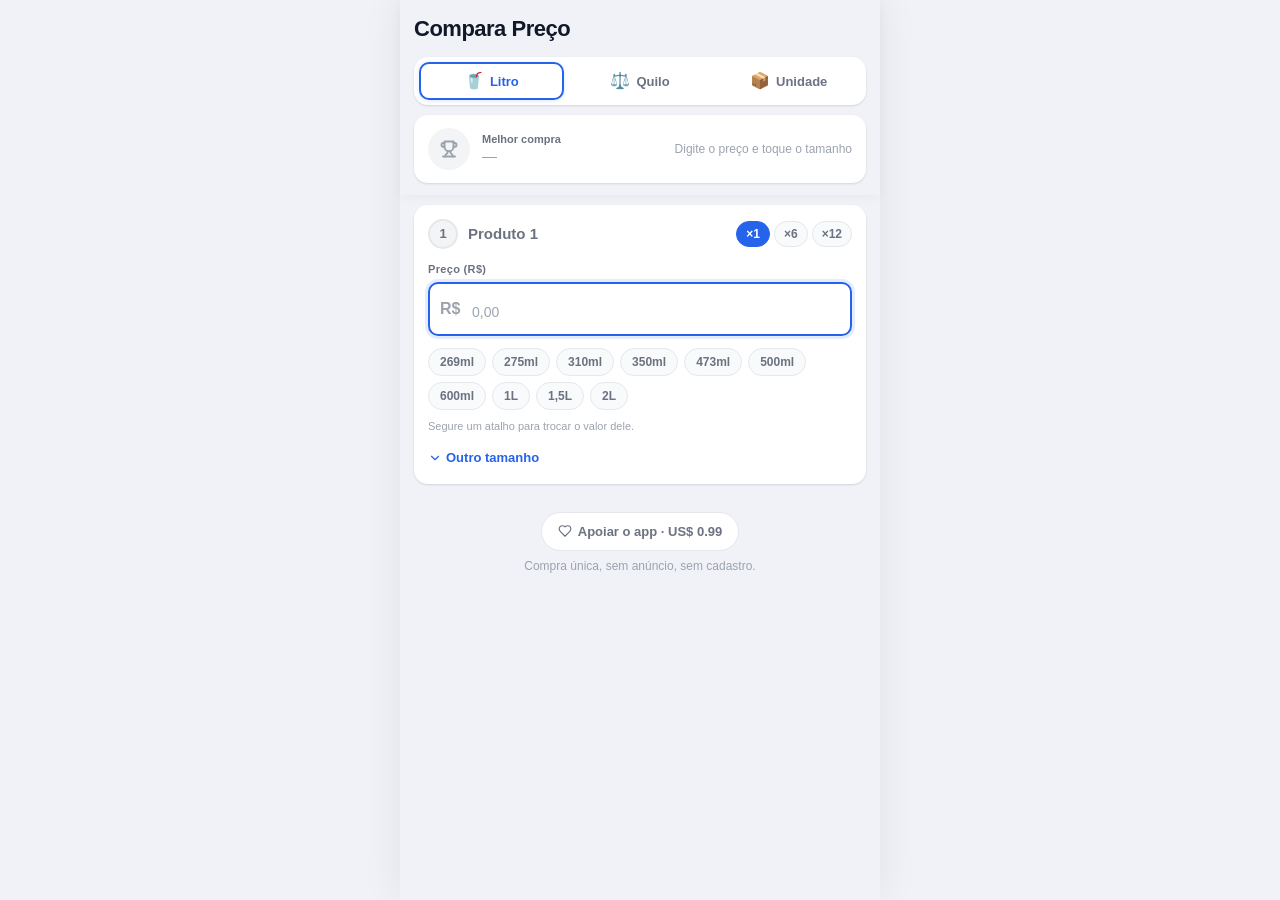
==== compara-preco/index.html @ 758a049a "Compara Preco: PWA publicado e politica de privacidade" ====
<!doctype html>
<html lang="pt-BR">
  <head>
    <meta charset="UTF-8" />
    <meta name="viewport" content="width=device-width, initial-scale=1.0, maximum-scale=1.0, user-scalable=no, viewport-fit=cover" />
    <title>Compara Preço</title>

    <link rel="manifest" href="./manifest.json" />
    <meta name="theme-color" content="#2563eb" media="(prefers-color-scheme: light)" />
    <meta name="theme-color" content="#0f172a" media="(prefers-color-scheme: dark)" />
    <meta name="color-scheme" content="light dark" />

    <meta name="apple-mobile-web-app-capable" content="yes" />
    <meta name="apple-mobile-web-app-title" content="Compara Preço" />
    <meta name="apple-mobile-web-app-status-bar-style" content="default" />
    <link rel="apple-touch-icon" href="./icons/apple-touch-icon.png" />
    <link rel="icon" type="image/png" sizes="192x192" href="./icons/icon-192.png" />

    <meta name="description" content="Compare preços de produtos no supermercado. Descubra na hora qual sai mais barato por litro, quilo ou unidade." />
    <meta property="og:title" content="Compara Preço" />
    <meta property="og:description" content="Compare preços no supermercado por litro, quilo ou unidade. Rápido, simples e offline." />

    <script>
      // Service worker só no site publicado: no app nativo (https://localhost) e no dev ele atrapalha as atualizações.
      if ('serviceWorker' in navigator && location.protocol === 'https:' && location.hostname !== 'localhost') {
        window.addEventListener('load', () => {
          navigator.serviceWorker.register('./sw.js').catch(() => {});
        });
      }
    </script>
    <script type="module" crossorigin src="./assets/index-DZCfZiB3.js"></script>
    <link rel="stylesheet" crossorigin href="./assets/index-DB0AMr3b.css">
  </head>
  <body>
    <div id="root"></div>
  </body>
</html>
---- compara-preco/assets/index-DB0AMr3b.css ----
*,:before,:after{--tw-border-spacing-x: 0;--tw-border-spacing-y: 0;--tw-translate-x: 0;--tw-translate-y: 0;--tw-rotate: 0;--tw-skew-x: 0;--tw-skew-y: 0;--tw-scale-x: 1;--tw-scale-y: 1;--tw-pan-x: ;--tw-pan-y: ;--tw-pinch-zoom: ;--tw-scroll-snap-strictness: proximity;--tw-gradient-from-position: ;--tw-gradient-via-position: ;--tw-gradient-to-position: ;--tw-ordinal: ;--tw-slashed-zero: ;--tw-numeric-figure: ;--tw-numeric-spacing: ;--tw-numeric-fraction: ;--tw-ring-inset: ;--tw-ring-offset-width: 0px;--tw-ring-offset-color: #fff;--tw-ring-color: rgb(59 130 246 / .5);--tw-ring-offset-shadow: 0 0 #0000;--tw-ring-shadow: 0 0 #0000;--tw-shadow: 0 0 #0000;--tw-shadow-colored: 0 0 #0000;--tw-blur: ;--tw-brightness: ;--tw-contrast: ;--tw-grayscale: ;--tw-hue-rotate: ;--tw-invert: ;--tw-saturate: ;--tw-sepia: ;--tw-drop-shadow: ;--tw-backdrop-blur: ;--tw-backdrop-brightness: ;--tw-backdrop-contrast: ;--tw-backdrop-grayscale: ;--tw-backdrop-hue-rotate: ;--tw-backdrop-invert: ;--tw-backdrop-opacity: ;--tw-backdrop-saturate: ;--tw-backdrop-sepia: ;--tw-contain-size: ;--tw-contain-layout: ;--tw-contain-paint: ;--tw-contain-style: }::backdrop{--tw-border-spacing-x: 0;--tw-border-spacing-y: 0;--tw-translate-x: 0;--tw-translate-y: 0;--tw-rotate: 0;--tw-skew-x: 0;--tw-skew-y: 0;--tw-scale-x: 1;--tw-scale-y: 1;--tw-pan-x: ;--tw-pan-y: ;--tw-pinch-zoom: ;--tw-scroll-snap-strictness: proximity;--tw-gradient-from-position: ;--tw-gradient-via-position: ;--tw-gradient-to-position: ;--tw-ordinal: ;--tw-slashed-zero: ;--tw-numeric-figure: ;--tw-numeric-spacing: ;--tw-numeric-fraction: ;--tw-ring-inset: ;--tw-ring-offset-width: 0px;--tw-ring-offset-color: #fff;--tw-ring-color: rgb(59 130 246 / .5);--tw-ring-offset-shadow: 0 0 #0000;--tw-ring-shadow: 0 0 #0000;--tw-shadow: 0 0 #0000;--tw-shadow-colored: 0 0 #0000;--tw-blur: ;--tw-brightness: ;--tw-contrast: ;--tw-grayscale: ;--tw-hue-rotate: ;--tw-invert: ;--tw-saturate: ;--tw-sepia: ;--tw-drop-shadow: ;--tw-backdrop-blur: ;--tw-backdrop-brightness: ;--tw-backdrop-contrast: ;--tw-backdrop-grayscale: ;--tw-backdrop-hue-rotate: ;--tw-backdrop-invert: ;--tw-backdrop-opacity: ;--tw-backdrop-saturate: ;--tw-backdrop-sepia: ;--tw-contain-size: ;--tw-contain-layout: ;--tw-contain-paint: ;--tw-contain-style: }*,:before,:after{box-sizing:border-box;border-width:0;border-style:solid;border-color:#e5e7eb}:before,:after{--tw-content: ""}html,:host{line-height:1.5;-webkit-text-size-adjust:100%;-moz-tab-size:4;-o-tab-size:4;tab-size:4;font-family:ui-sans-serif,system-ui,sans-serif,"Apple Color Emoji","Segoe UI Emoji",Segoe UI Symbol,"Noto Color Emoji";font-feature-settings:normal;font-variation-settings:normal;-webkit-tap-highlight-color:transparent}body{margin:0;line-height:inherit}hr{height:0;color:inherit;border-top-width:1px}abbr:where([title]){-webkit-text-decoration:underline dotted;text-decoration:underline dotted}h1,h2,h3,h4,h5,h6{font-size:inherit;font-weight:inherit}a{color:inherit;text-decoration:inherit}b,strong{font-weight:bolder}code,kbd,samp,pre{font-family:ui-monospace,SFMono-Regular,Menlo,Monaco,Consolas,Liberation Mono,Courier New,monospace;font-feature-settings:normal;font-variation-settings:normal;font-size:1em}small{font-size:80%}sub,sup{font-size:75%;line-height:0;position:relative;vertical-align:baseline}sub{bottom:-.25em}sup{top:-.5em}table{text-indent:0;border-color:inherit;border-collapse:collapse}button,input,optgroup,select,textarea{font-family:inherit;font-feature-settings:inherit;font-variation-settings:inherit;font-size:100%;font-weight:inherit;line-height:inherit;letter-spacing:inherit;color:inherit;margin:0;padding:0}button,select{text-transform:none}button,input:where([type=button]),input:where([type=reset]),input:where([type=submit]){-webkit-appearance:button;background-color:transparent;background-image:none}:-moz-focusring{outline:auto}:-moz-ui-invalid{box-shadow:none}progress{vertical-align:baseline}::-webkit-inner-spin-button,::-webkit-outer-spin-button{height:auto}[type=search]{-webkit-appearance:textfield;outline-offset:-2px}::-webkit-search-decoration{-webkit-appearance:none}::-webkit-file-upload-button{-webkit-appearance:button;font:inherit}summary{display:list-item}blockquote,dl,dd,h1,h2,h3,h4,h5,h6,hr,figure,p,pre{margin:0}fieldset{margin:0;padding:0}legend{padding:0}ol,ul,menu{list-style:none;margin:0;padding:0}dialog{padding:0}textarea{resize:vertical}input::-moz-placeholder,textarea::-moz-placeholder{opacity:1;color:#9ca3af}input::placeholder,textarea::placeholder{opacity:1;color:#9ca3af}button,[role=button]{cursor:pointer}:disabled{cursor:default}img,svg,video,canvas,audio,iframe,embed,object{display:block;vertical-align:middle}img,video{max-width:100%;height:auto}[hidden]:where(:not([hidden=until-found])){display:none}.blur{--tw-blur: blur(8px);filter:var(--tw-blur) var(--tw-brightness) var(--tw-contrast) var(--tw-grayscale) var(--tw-hue-rotate) var(--tw-invert) var(--tw-saturate) var(--tw-sepia) var(--tw-drop-shadow)}.filter{filter:var(--tw-blur) var(--tw-brightness) var(--tw-contrast) var(--tw-grayscale) var(--tw-hue-rotate) var(--tw-invert) var(--tw-saturate) var(--tw-sepia) var(--tw-drop-shadow)}:root{--primary: #2563eb;--primary-light: #eff6ff;--green: #16a34a;--green-light: #f0fdf4;--green-mid: #dcfce7;--gold: #d97706;--gold-light: #fef3c7;--silver: #6b7280;--silver-light: #f3f4f6;--bronze: #b45309;--bronze-light: #fef3c7;--danger: #dc2626;--bg: #f0f2f8;--surface: #ffffff;--surface-2: #f8fafc;--border: #e5e7eb;--border-light: #f3f4f6;--text-primary: #111827;--text-secondary: #6b7280;--text-muted: #9ca3af;--radius: 14px;--radius-sm: 10px;--shadow: 0 1px 3px rgba(0,0,0,.07), 0 1px 2px rgba(0,0,0,.05);--shadow-md: 0 4px 16px rgba(0,0,0,.08)}*{-webkit-tap-highlight-color:transparent;box-sizing:border-box}html,body{margin:0;padding:0;background:var(--bg);font-family:-apple-system,BlinkMacSystemFont,Segoe UI,Roboto,sans-serif;-webkit-font-smoothing:antialiased;color:var(--text-primary);overscroll-behavior:none}#root{min-height:100dvh;display:flex;flex-direction:column}.app-container{display:flex;flex-direction:column;min-height:100dvh;max-width:480px;margin:0 auto;width:100%}.sticky-top{position:sticky;top:0;z-index:100;background:var(--bg);padding:calc(12px + env(safe-area-inset-top,0px)) 14px 0;display:flex;flex-direction:column;gap:10px}.app-bar{display:flex;align-items:center;justify-content:space-between;padding-bottom:2px}.app-title{font-size:22px;font-weight:800;color:var(--text-primary);letter-spacing:-.5px;margin:0}.reset-btn{display:flex;align-items:center;gap:5px;padding:6px 10px;border:1.5px solid var(--border);border-radius:20px;background:var(--surface);font-size:13px;font-weight:600;color:var(--text-secondary);cursor:pointer;transition:all .12s}.reset-btn:active{background:var(--border-light);color:var(--danger);border-color:var(--danger)}.tabs-wrap{background:var(--surface);border-radius:var(--radius);box-shadow:var(--shadow);overflow:hidden}.category-tabs{display:grid;grid-template-columns:repeat(3,1fr);padding:5px;gap:4px}.category-tab{display:flex;flex-direction:row;align-items:center;justify-content:center;gap:6px;padding:9px 6px;border:2px solid transparent;background:transparent;border-radius:var(--radius-sm);cursor:pointer;transition:all .15s;font-weight:600;color:var(--text-secondary)}.tab-icon{font-size:16px;line-height:1}.tab-label{font-size:13px;line-height:1}.category-tab.active{background:var(--surface);border-color:var(--primary);color:var(--primary);box-shadow:0 1px 4px #2563eb26}.category-tab:active{transform:scale(.97)}.best-buy-card{background:var(--surface);border-radius:var(--radius);padding:13px 14px;box-shadow:var(--shadow);display:flex;align-items:center;gap:12px;margin-bottom:2px}.best-buy-icon{width:42px;height:42px;border-radius:50%;background:var(--green);display:flex;align-items:center;justify-content:center;color:#fff;flex-shrink:0;transition:background .25s,opacity .25s}.best-buy-icon-empty{background:var(--silver-light);color:var(--text-muted)}.best-buy-text{display:flex;flex-direction:column;gap:2px;flex:1;min-width:0}.best-buy-label{font-size:11px;font-weight:600;color:var(--text-secondary);line-height:1}.best-buy-name{font-size:16px;font-weight:800;color:var(--text-primary);line-height:1.2;white-space:nowrap;overflow:hidden;text-overflow:ellipsis;transition:color .2s}.best-buy-name-empty{color:var(--text-muted);font-weight:500;font-size:15px}.best-buy-hint{font-size:12px;font-weight:500;color:var(--text-muted);text-align:right;display:block}.best-buy-values{text-align:right;flex-shrink:0}.best-buy-price-row{display:flex;align-items:baseline;gap:3px;justify-content:flex-end}.best-buy-price{font-size:18px;font-weight:800;color:var(--green);line-height:1.1}.best-buy-unit{font-size:11px;font-weight:600;color:var(--text-secondary)}.best-buy-savings{display:flex;align-items:center;gap:3px;justify-content:flex-end;font-size:11px;font-weight:700;color:var(--green);margin-top:2px}.main-content{flex:1;padding:10px 14px calc(32px + env(safe-area-inset-bottom,0px));display:flex;flex-direction:column;gap:10px}.ranking-card{background:var(--surface);border-radius:var(--radius);box-shadow:var(--shadow);overflow:hidden}.ranking-header{display:flex;align-items:center;justify-content:space-between;padding:11px 14px 10px;border-bottom:1px solid var(--border-light)}.ranking-label{font-size:11px;font-weight:800;letter-spacing:.08em;color:var(--text-secondary)}.ranking-diff-badge{font-size:11px;font-weight:700;color:var(--green);background:var(--green-mid);padding:3px 8px;border-radius:20px}.product-list{display:flex;flex-direction:column}.product-item{padding:11px 14px;border-bottom:1px solid var(--border-light)}.product-item:last-child{border-bottom:none}.product-item.winner{background:var(--green-light)}.product-row{display:flex;align-items:center;gap:10px}.medal{width:34px;height:34px;border-radius:50%;display:flex;align-items:center;justify-content:center;flex-shrink:0;font-size:13px;font-weight:800}.medal-gold{background:var(--gold-light);color:var(--gold);border:2px solid #fde68a}.medal-silver{background:var(--silver-light);color:var(--silver);border:2px solid #d1d5db}.medal-bronze{background:#fef3c7;color:var(--bronze);border:2px solid #fde68a}.medal-default{background:var(--surface-2);color:var(--text-muted);border:2px solid var(--border)}.product-info{flex:1;display:flex;flex-direction:column;gap:2px;min-width:0}.product-name{font-size:14px;font-weight:700;color:var(--text-primary);line-height:1.2}.product-sub{font-size:12px;color:var(--text-secondary);font-weight:500}.product-right{display:flex;flex-direction:column;align-items:flex-end;gap:2px;flex-shrink:0}.product-unit-price{font-size:15px;font-weight:800;color:var(--text-primary);white-space:nowrap}.product-unit-label{font-size:11px;font-weight:600;color:var(--text-secondary)}.product-unit-price.winner-price{color:var(--green)}.product-unit-price.winner-price .product-unit-label{color:var(--green);opacity:.75}.diff-badge{font-size:12px;font-weight:700;color:var(--danger)}.remove-btn{width:28px;height:28px;display:flex;align-items:center;justify-content:center;background:transparent;border:none;border-radius:6px;color:var(--text-muted);cursor:pointer;flex-shrink:0;padding:0;transition:all .12s}.remove-btn:active{background:#fee2e2;color:var(--danger)}.input-card{background:var(--surface);border-radius:var(--radius);padding:14px;box-shadow:var(--shadow);display:flex;flex-direction:column;gap:12px}.input-card-header{display:flex;align-items:center;gap:10px}.input-card-num{width:30px;height:30px;border-radius:50%;background:var(--silver-light);color:var(--text-secondary);font-size:13px;font-weight:800;display:flex;align-items:center;justify-content:center;flex-shrink:0;border:2px solid var(--border)}.input-card-title{font-size:15px;font-weight:700;color:var(--text-secondary)}.input-row{display:grid;grid-template-columns:1fr 1fr;gap:10px}.input-group{display:flex;flex-direction:column;gap:4px}.input-label{font-size:11px;font-weight:600;color:var(--text-secondary);letter-spacing:.03em}.input-field{height:48px;border:2px solid var(--border);border-radius:var(--radius-sm);padding:0 12px;font-size:20px;font-weight:700;color:var(--text-primary);background:var(--surface-2);outline:none;transition:border-color .15s,box-shadow .15s;width:100%;-moz-appearance:textfield}.input-field::-webkit-outer-spin-button,.input-field::-webkit-inner-spin-button{-webkit-appearance:none}.input-field::-moz-placeholder{color:var(--text-muted);font-weight:400;font-size:14px}.input-field::placeholder{color:var(--text-muted);font-weight:400;font-size:14px}.input-field:focus{border-color:var(--primary);box-shadow:0 0 0 3px #2563eb1f;background:#fff}.shortcuts{display:flex;flex-wrap:wrap;gap:6px}.shortcut-btn{padding:7px 11px;border:1.5px solid var(--border);border-radius:20px;background:var(--surface-2);font-size:12px;font-weight:600;color:var(--text-secondary);cursor:pointer;transition:all .12s;white-space:nowrap;line-height:1}.shortcut-btn.selected{background:var(--primary);border-color:var(--primary);color:#fff}.shortcut-btn:not(.selected):active{background:var(--primary-light);border-color:var(--primary);color:var(--primary);transform:scale(.96)}.add-btn{display:flex;align-items:center;justify-content:center;gap:8px;height:50px;border:none;border-radius:var(--radius-sm);font-size:15px;font-weight:700;cursor:pointer;transition:all .15s;letter-spacing:.01em}.add-btn.active{background:var(--primary);color:#fff;box-shadow:0 4px 12px #2563eb4d}.add-btn.active:active{transform:scale(.98);box-shadow:0 2px 6px #2563eb33}.add-btn.disabled{background:var(--border-light);color:var(--text-muted);cursor:not-allowed}@media (min-width: 480px){.app-container{box-shadow:0 0 40px #00000012;min-height:100dvh}.sticky-top{box-shadow:0 2px 12px #0000000a;padding-bottom:10px}}.preco-wrap{position:relative;display:flex;align-items:center}.preco-prefixo{position:absolute;left:12px;font-size:16px;font-weight:700;color:var(--text-muted);pointer-events:none}.preco-field{padding-left:42px;font-size:24px;height:54px}.input-card-header .input-card-title{flex:1}.multiplicadores{display:flex;gap:4px}.mult-btn{padding:6px 9px;font-size:12px}.shortcut-btn{-moz-user-select:none;user-select:none;-webkit-user-select:none;-webkit-touch-callout:none;touch-action:manipulation}.dica{margin:-4px 0 0;font-size:11px;color:var(--text-muted)}.manual-toggle{display:inline-flex;align-items:center;gap:4px;align-self:flex-start;background:none;border:none;padding:2px 0;font-size:13px;font-weight:600;color:var(--primary);cursor:pointer}.manual-row{display:flex;align-items:center;gap:10px}.campo-qtd{display:flex;flex:1;min-width:0}.campo-qtd .input-field{border-radius:var(--radius-sm) 0 0 var(--radius-sm);border-right:none}.unidade-btn{flex-shrink:0;width:52px;height:48px;border:2px solid var(--border);border-radius:0 var(--radius-sm) var(--radius-sm) 0;background:var(--primary-light);color:var(--primary);font-size:14px;font-weight:800;cursor:pointer}.leitura{font-size:13px;font-weight:600;color:var(--text-secondary);white-space:nowrap;min-width:64px;text-align:right}.product-name{display:inline-flex;align-items:center;gap:4px;background:none;border:none;padding:0;text-align:left;cursor:pointer;font-family:inherit}.nome-lapis{color:var(--text-muted);opacity:.7}.nome-input{font-size:14px;font-weight:700;color:var(--text-primary);border:none;border-bottom:2px solid var(--primary);background:transparent;outline:none;padding:0;width:100%;font-family:inherit}.dialogo-fundo{position:fixed;top:0;right:0;bottom:0;left:0;z-index:200;background:#00000073;display:flex;align-items:center;justify-content:center;padding:20px}.dialogo{background:var(--surface);border-radius:var(--radius);padding:18px 16px 14px;width:100%;max-width:340px;display:flex;flex-direction:column;gap:12px;box-shadow:var(--shadow-md)}.dialogo-titulo{margin:0;font-size:17px;font-weight:800}.dialogo-texto,.dialogo-leitura{margin:0;font-size:14px;color:var(--text-secondary)}.dialogo-leitura{font-weight:700}.dialogo-acoes{display:flex;justify-content:flex-end;gap:8px}.dialogo-btn{padding:10px 16px;border-radius:var(--radius-sm);border:1.5px solid var(--border);background:var(--surface);color:var(--text-primary);font-size:14px;font-weight:700;cursor:pointer}.dialogo-btn.primario{background:var(--primary);border-color:var(--primary);color:#fff}.dialogo-btn:disabled{opacity:.45;cursor:not-allowed}.apoio{display:flex;flex-direction:column;align-items:center;gap:6px;padding:18px 0 4px;font-size:12px;color:var(--text-muted)}.apoio-btn{display:inline-flex;align-items:center;gap:6px;padding:9px 16px;border-radius:20px;border:1.5px solid var(--border);background:var(--surface);color:var(--text-secondary);font-size:13px;font-weight:700;cursor:pointer}.apoio-btn:disabled{opacity:.6}.apoio-obrigado{flex-direction:row;justify-content:center;gap:6px;font-weight:600;color:var(--green)}.apoio-aviso{color:var(--danger);font-weight:600}@media (prefers-color-scheme: dark){:root{--primary: #60a5fa;--primary-light: #1e3a5f;--green: #4ade80;--green-light: #14321f;--green-mid: #1f4d2e;--gold: #fbbf24;--gold-light: #3b2f0b;--silver: #cbd5e1;--silver-light: #334155;--bronze: #f59e0b;--bronze-light: #3b2f0b;--danger: #f87171;--bg: #0f172a;--surface: #1e293b;--surface-2: #273449;--border: #334155;--border-light: #2b3950;--text-primary: #f1f5f9;--text-secondary: #cbd5e1;--text-muted: #94a3b8;--shadow: 0 1px 3px rgba(0,0,0,.4);--shadow-md: 0 4px 16px rgba(0,0,0,.5)}.input-field:focus{background:var(--surface-2)}.medal-gold{border-color:#92400e}.medal-silver{border-color:#475569}.medal-bronze{background:var(--bronze-light);border-color:#92400e}.remove-btn:active{background:#7f1d1d}.dialogo-btn.primario{color:#0f172a}.category-tab.active{box-shadow:none}.add-btn.active{color:#0f172a;box-shadow:none}.shortcut-btn.selected{color:#0f172a}}
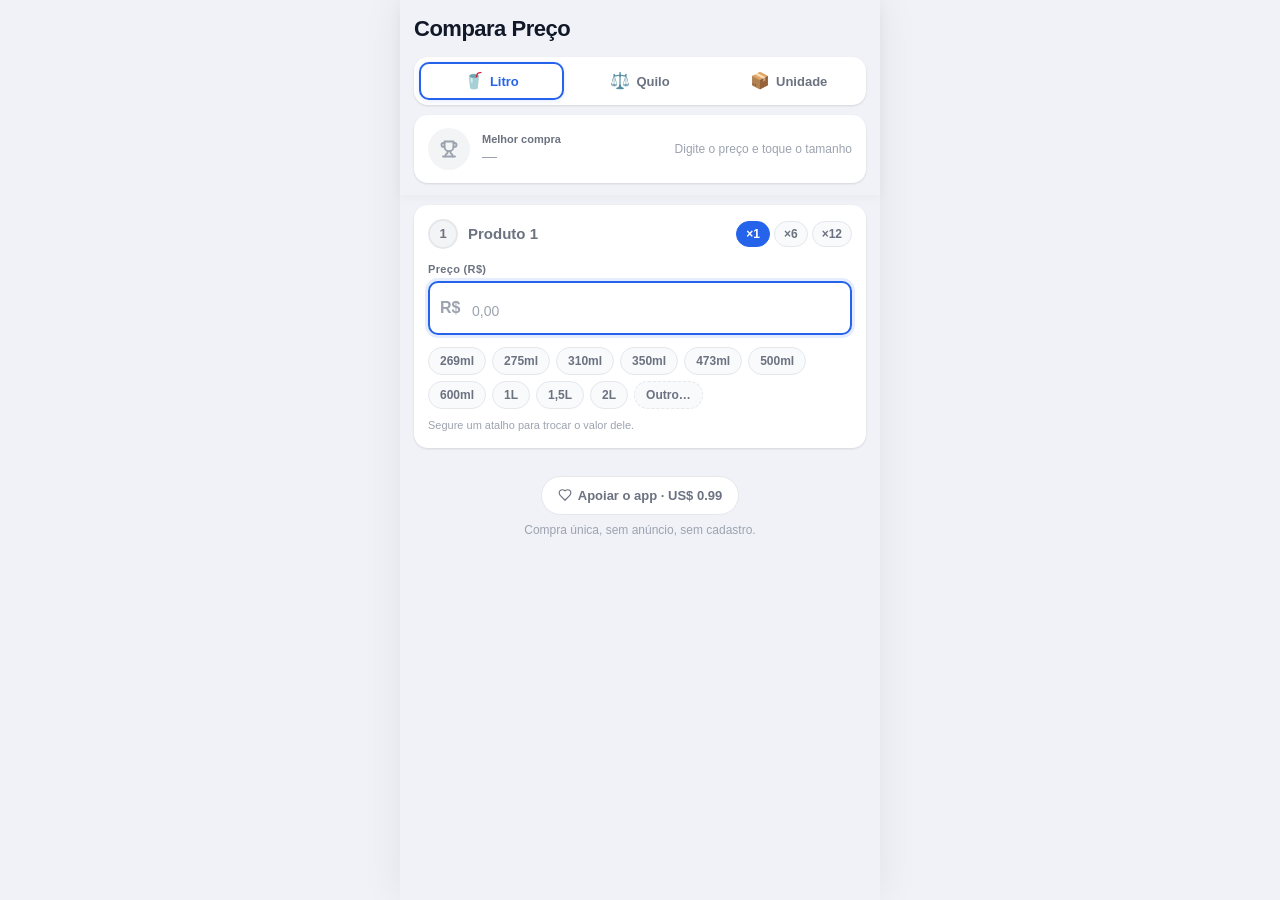
==== commit 4302acce: "Compara Preco: chip Outro com o tamanho ao lado do preco" ====
--- a/compara-preco/index.html
+++ b/compara-preco/index.html
@@ -28,8 +28,8 @@
         });
       }
     </script>
-    <script type="module" crossorigin src="./assets/index-DZCfZiB3.js"></script>
-    <link rel="stylesheet" crossorigin href="./assets/index-DB0AMr3b.css">
+    <script type="module" crossorigin src="./assets/index-EWrLMGAq.js"></script>
+    <link rel="stylesheet" crossorigin href="./assets/index-B9fKYVb4.css">
   </head>
   <body>
     <div id="root"></div>
--- a/compara-preco/assets/index-B9fKYVb4.css
+++ b/compara-preco/assets/index-B9fKYVb4.css
@@ -0,0 +1 @@
+*,:before,:after{--tw-border-spacing-x: 0;--tw-border-spacing-y: 0;--tw-translate-x: 0;--tw-translate-y: 0;--tw-rotate: 0;--tw-skew-x: 0;--tw-skew-y: 0;--tw-scale-x: 1;--tw-scale-y: 1;--tw-pan-x: ;--tw-pan-y: ;--tw-pinch-zoom: ;--tw-scroll-snap-strictness: proximity;--tw-gradient-from-position: ;--tw-gradient-via-position: ;--tw-gradient-to-position: ;--tw-ordinal: ;--tw-slashed-zero: ;--tw-numeric-figure: ;--tw-numeric-spacing: ;--tw-numeric-fraction: ;--tw-ring-inset: ;--tw-ring-offset-width: 0px;--tw-ring-offset-color: #fff;--tw-ring-color: rgb(59 130 246 / .5);--tw-ring-offset-shadow: 0 0 #0000;--tw-ring-shadow: 0 0 #0000;--tw-shadow: 0 0 #0000;--tw-shadow-colored: 0 0 #0000;--tw-blur: ;--tw-brightness: ;--tw-contrast: ;--tw-grayscale: ;--tw-hue-rotate: ;--tw-invert: ;--tw-saturate: ;--tw-sepia: ;--tw-drop-shadow: ;--tw-backdrop-blur: ;--tw-backdrop-brightness: ;--tw-backdrop-contrast: ;--tw-backdrop-grayscale: ;--tw-backdrop-hue-rotate: ;--tw-backdrop-invert: ;--tw-backdrop-opacity: ;--tw-backdrop-saturate: ;--tw-backdrop-sepia: ;--tw-contain-size: ;--tw-contain-layout: ;--tw-contain-paint: ;--tw-contain-style: }::backdrop{--tw-border-spacing-x: 0;--tw-border-spacing-y: 0;--tw-translate-x: 0;--tw-translate-y: 0;--tw-rotate: 0;--tw-skew-x: 0;--tw-skew-y: 0;--tw-scale-x: 1;--tw-scale-y: 1;--tw-pan-x: ;--tw-pan-y: ;--tw-pinch-zoom: ;--tw-scroll-snap-strictness: proximity;--tw-gradient-from-position: ;--tw-gradient-via-position: ;--tw-gradient-to-position: ;--tw-ordinal: ;--tw-slashed-zero: ;--tw-numeric-figure: ;--tw-numeric-spacing: ;--tw-numeric-fraction: ;--tw-ring-inset: ;--tw-ring-offset-width: 0px;--tw-ring-offset-color: #fff;--tw-ring-color: rgb(59 130 246 / .5);--tw-ring-offset-shadow: 0 0 #0000;--tw-ring-shadow: 0 0 #0000;--tw-shadow: 0 0 #0000;--tw-shadow-colored: 0 0 #0000;--tw-blur: ;--tw-brightness: ;--tw-contrast: ;--tw-grayscale: ;--tw-hue-rotate: ;--tw-invert: ;--tw-saturate: ;--tw-sepia: ;--tw-drop-shadow: ;--tw-backdrop-blur: ;--tw-backdrop-brightness: ;--tw-backdrop-contrast: ;--tw-backdrop-grayscale: ;--tw-backdrop-hue-rotate: ;--tw-backdrop-invert: ;--tw-backdrop-opacity: ;--tw-backdrop-saturate: ;--tw-backdrop-sepia: ;--tw-contain-size: ;--tw-contain-layout: ;--tw-contain-paint: ;--tw-contain-style: }*,:before,:after{box-sizing:border-box;border-width:0;border-style:solid;border-color:#e5e7eb}:before,:after{--tw-content: ""}html,:host{line-height:1.5;-webkit-text-size-adjust:100%;-moz-tab-size:4;-o-tab-size:4;tab-size:4;font-family:ui-sans-serif,system-ui,sans-serif,"Apple Color Emoji","Segoe UI Emoji",Segoe UI Symbol,"Noto Color Emoji";font-feature-settings:normal;font-variation-settings:normal;-webkit-tap-highlight-color:transparent}body{margin:0;line-height:inherit}hr{height:0;color:inherit;border-top-width:1px}abbr:where([title]){-webkit-text-decoration:underline dotted;text-decoration:underline dotted}h1,h2,h3,h4,h5,h6{font-size:inherit;font-weight:inherit}a{color:inherit;text-decoration:inherit}b,strong{font-weight:bolder}code,kbd,samp,pre{font-family:ui-monospace,SFMono-Regular,Menlo,Monaco,Consolas,Liberation Mono,Courier New,monospace;font-feature-settings:normal;font-variation-settings:normal;font-size:1em}small{font-size:80%}sub,sup{font-size:75%;line-height:0;position:relative;vertical-align:baseline}sub{bottom:-.25em}sup{top:-.5em}table{text-indent:0;border-color:inherit;border-collapse:collapse}button,input,optgroup,select,textarea{font-family:inherit;font-feature-settings:inherit;font-variation-settings:inherit;font-size:100%;font-weight:inherit;line-height:inherit;letter-spacing:inherit;color:inherit;margin:0;padding:0}button,select{text-transform:none}button,input:where([type=button]),input:where([type=reset]),input:where([type=submit]){-webkit-appearance:button;background-color:transparent;background-image:none}:-moz-focusring{outline:auto}:-moz-ui-invalid{box-shadow:none}progress{vertical-align:baseline}::-webkit-inner-spin-button,::-webkit-outer-spin-button{height:auto}[type=search]{-webkit-appearance:textfield;outline-offset:-2px}::-webkit-search-decoration{-webkit-appearance:none}::-webkit-file-upload-button{-webkit-appearance:button;font:inherit}summary{display:list-item}blockquote,dl,dd,h1,h2,h3,h4,h5,h6,hr,figure,p,pre{margin:0}fieldset{margin:0;padding:0}legend{padding:0}ol,ul,menu{list-style:none;margin:0;padding:0}dialog{padding:0}textarea{resize:vertical}input::-moz-placeholder,textarea::-moz-placeholder{opacity:1;color:#9ca3af}input::placeholder,textarea::placeholder{opacity:1;color:#9ca3af}button,[role=button]{cursor:pointer}:disabled{cursor:default}img,svg,video,canvas,audio,iframe,embed,object{display:block;vertical-align:middle}img,video{max-width:100%;height:auto}[hidden]:where(:not([hidden=until-found])){display:none}.blur{--tw-blur: blur(8px);filter:var(--tw-blur) var(--tw-brightness) var(--tw-contrast) var(--tw-grayscale) var(--tw-hue-rotate) var(--tw-invert) var(--tw-saturate) var(--tw-sepia) var(--tw-drop-shadow)}.filter{filter:var(--tw-blur) var(--tw-brightness) var(--tw-contrast) var(--tw-grayscale) var(--tw-hue-rotate) var(--tw-invert) var(--tw-saturate) var(--tw-sepia) var(--tw-drop-shadow)}:root{--primary: #2563eb;--primary-light: #eff6ff;--green: #16a34a;--green-light: #f0fdf4;--green-mid: #dcfce7;--gold: #d97706;--gold-light: #fef3c7;--silver: #6b7280;--silver-light: #f3f4f6;--bronze: #b45309;--bronze-light: #fef3c7;--danger: #dc2626;--bg: #f0f2f8;--surface: #ffffff;--surface-2: #f8fafc;--border: #e5e7eb;--border-light: #f3f4f6;--text-primary: #111827;--text-secondary: #6b7280;--text-muted: #9ca3af;--radius: 14px;--radius-sm: 10px;--shadow: 0 1px 3px rgba(0,0,0,.07), 0 1px 2px rgba(0,0,0,.05);--shadow-md: 0 4px 16px rgba(0,0,0,.08)}*{-webkit-tap-highlight-color:transparent;box-sizing:border-box}html,body{margin:0;padding:0;background:var(--bg);font-family:-apple-system,BlinkMacSystemFont,Segoe UI,Roboto,sans-serif;-webkit-font-smoothing:antialiased;color:var(--text-primary);overscroll-behavior:none}html{scroll-padding-top:calc(var(--altura-topo, 0px) + 8px)}#root{min-height:100dvh;display:flex;flex-direction:column}.app-container{display:flex;flex-direction:column;min-height:100dvh;max-width:480px;margin:0 auto;width:100%}.sticky-top{position:sticky;top:0;z-index:100;background:var(--bg);padding:calc(12px + env(safe-area-inset-top,0px)) 14px 0;display:flex;flex-direction:column;gap:10px}.app-bar{display:flex;align-items:center;justify-content:space-between;padding-bottom:2px}.app-title{font-size:22px;font-weight:800;color:var(--text-primary);letter-spacing:-.5px;margin:0}.reset-btn{display:flex;align-items:center;gap:5px;padding:6px 10px;border:1.5px solid var(--border);border-radius:20px;background:var(--surface);font-size:13px;font-weight:600;color:var(--text-secondary);cursor:pointer;transition:all .12s}.reset-btn:active{background:var(--border-light);color:var(--danger);border-color:var(--danger)}.tabs-wrap{background:var(--surface);border-radius:var(--radius);box-shadow:var(--shadow);overflow:hidden}.category-tabs{display:grid;grid-template-columns:repeat(3,1fr);padding:5px;gap:4px}.category-tab{display:flex;flex-direction:row;align-items:center;justify-content:center;gap:6px;padding:9px 6px;border:2px solid transparent;background:transparent;border-radius:var(--radius-sm);cursor:pointer;transition:all .15s;font-weight:600;color:var(--text-secondary)}.tab-icon{font-size:16px;line-height:1}.tab-label{font-size:13px;line-height:1}.category-tab.active{background:var(--surface);border-color:var(--primary);color:var(--primary);box-shadow:0 1px 4px #2563eb26}.category-tab:active{transform:scale(.97)}.best-buy-card{background:var(--surface);border-radius:var(--radius);padding:13px 14px;box-shadow:var(--shadow);display:flex;align-items:center;gap:12px;margin-bottom:2px}.best-buy-icon{width:42px;height:42px;border-radius:50%;background:var(--green);display:flex;align-items:center;justify-content:center;color:#fff;flex-shrink:0;transition:background .25s,opacity .25s}.best-buy-icon-empty{background:var(--silver-light);color:var(--text-muted)}.best-buy-text{display:flex;flex-direction:column;gap:2px;flex:1;min-width:0}.best-buy-label{font-size:11px;font-weight:600;color:var(--text-secondary);line-height:1}.best-buy-name{font-size:16px;font-weight:800;color:var(--text-primary);line-height:1.2;white-space:nowrap;overflow:hidden;text-overflow:ellipsis;transition:color .2s}.best-buy-name-empty{color:var(--text-muted);font-weight:500;font-size:15px}.best-buy-hint{font-size:12px;font-weight:500;color:var(--text-muted);text-align:right;display:block}.best-buy-values{text-align:right;flex-shrink:0}.best-buy-price-row{display:flex;align-items:baseline;gap:3px;justify-content:flex-end}.best-buy-price{font-size:18px;font-weight:800;color:var(--green);line-height:1.1}.best-buy-unit{font-size:11px;font-weight:600;color:var(--text-secondary)}.best-buy-savings{display:flex;align-items:center;gap:3px;justify-content:flex-end;font-size:11px;font-weight:700;color:var(--green);margin-top:2px}.main-content{flex:1;padding:10px 14px calc(32px + env(safe-area-inset-bottom,0px));display:flex;flex-direction:column;gap:10px}.ranking-card{background:var(--surface);border-radius:var(--radius);box-shadow:var(--shadow);overflow:hidden}.ranking-header{display:flex;align-items:center;justify-content:space-between;padding:11px 14px 10px;border-bottom:1px solid var(--border-light)}.ranking-label{font-size:11px;font-weight:800;letter-spacing:.08em;color:var(--text-secondary)}.ranking-diff-badge{font-size:11px;font-weight:700;color:var(--green);background:var(--green-mid);padding:3px 8px;border-radius:20px}.product-list{display:flex;flex-direction:column}.product-item{padding:11px 14px;border-bottom:1px solid var(--border-light)}.product-item:last-child{border-bottom:none}.product-item.winner{background:var(--green-light)}.product-row{display:flex;align-items:center;gap:10px}.medal{width:34px;height:34px;border-radius:50%;display:flex;align-items:center;justify-content:center;flex-shrink:0;font-size:13px;font-weight:800}.medal-gold{background:var(--gold-light);color:var(--gold);border:2px solid #fde68a}.medal-silver{background:var(--silver-light);color:var(--silver);border:2px solid #d1d5db}.medal-bronze{background:#fef3c7;color:var(--bronze);border:2px solid #fde68a}.medal-default{background:var(--surface-2);color:var(--text-muted);border:2px solid var(--border)}.product-info{flex:1;display:flex;flex-direction:column;gap:2px;min-width:0}.product-name{font-size:14px;font-weight:700;color:var(--text-primary);line-height:1.2}.product-sub{font-size:12px;color:var(--text-secondary);font-weight:500}.product-right{display:flex;flex-direction:column;align-items:flex-end;gap:2px;flex-shrink:0}.product-unit-price{font-size:15px;font-weight:800;color:var(--text-primary);white-space:nowrap}.product-unit-label{font-size:11px;font-weight:600;color:var(--text-secondary)}.product-unit-price.winner-price{color:var(--green)}.product-unit-price.winner-price .product-unit-label{color:var(--green);opacity:.75}.diff-badge{font-size:12px;font-weight:700;color:var(--danger)}.remove-btn{width:28px;height:28px;display:flex;align-items:center;justify-content:center;background:transparent;border:none;border-radius:6px;color:var(--text-muted);cursor:pointer;flex-shrink:0;padding:0;transition:all .12s}.remove-btn:active{background:#fee2e2;color:var(--danger)}.input-card{background:var(--surface);border-radius:var(--radius);padding:14px;box-shadow:var(--shadow);display:flex;flex-direction:column;gap:12px}.input-card-header{display:flex;align-items:center;gap:10px}.input-card-num{width:30px;height:30px;border-radius:50%;background:var(--silver-light);color:var(--text-secondary);font-size:13px;font-weight:800;display:flex;align-items:center;justify-content:center;flex-shrink:0;border:2px solid var(--border)}.input-card-title{font-size:15px;font-weight:700;color:var(--text-secondary)}.input-row{display:grid;grid-template-columns:1fr 1fr;gap:10px}.input-group{display:flex;flex-direction:column;gap:4px}.input-label{font-size:11px;font-weight:600;color:var(--text-secondary);letter-spacing:.03em}.input-field{height:48px;border:2px solid var(--border);border-radius:var(--radius-sm);padding:0 12px;font-size:20px;font-weight:700;color:var(--text-primary);background:var(--surface-2);outline:none;transition:border-color .15s,box-shadow .15s;width:100%;-moz-appearance:textfield}.input-field::-webkit-outer-spin-button,.input-field::-webkit-inner-spin-button{-webkit-appearance:none}.input-field::-moz-placeholder{color:var(--text-muted);font-weight:400;font-size:14px}.input-field::placeholder{color:var(--text-muted);font-weight:400;font-size:14px}.input-field:focus{border-color:var(--primary);box-shadow:0 0 0 3px #2563eb1f;background:#fff}.shortcuts{display:flex;flex-wrap:wrap;gap:6px}.shortcut-btn{padding:7px 11px;border:1.5px solid var(--border);border-radius:20px;background:var(--surface-2);font-size:12px;font-weight:600;color:var(--text-secondary);cursor:pointer;transition:all .12s;white-space:nowrap;line-height:1}.shortcut-btn.selected{background:var(--primary);border-color:var(--primary);color:#fff}.shortcut-btn:not(.selected):active{background:var(--primary-light);border-color:var(--primary);color:var(--primary);transform:scale(.96)}.add-btn{display:flex;align-items:center;justify-content:center;gap:8px;height:50px;border:none;border-radius:var(--radius-sm);font-size:15px;font-weight:700;cursor:pointer;transition:all .15s;letter-spacing:.01em}.add-btn.active{background:var(--primary);color:#fff;box-shadow:0 4px 12px #2563eb4d}.add-btn.active:active{transform:scale(.98);box-shadow:0 2px 6px #2563eb33}.add-btn.disabled{background:var(--border-light);color:var(--text-muted);cursor:not-allowed}@media (min-width: 480px){.app-container{box-shadow:0 0 40px #00000012;min-height:100dvh}.sticky-top{box-shadow:0 2px 12px #0000000a;padding-bottom:10px}}.preco-wrap{position:relative;display:flex;align-items:center}.preco-prefixo{position:absolute;left:12px;font-size:16px;font-weight:700;color:var(--text-muted);pointer-events:none}.preco-field{padding-left:42px;font-size:24px;height:54px}.input-card-header .input-card-title{flex:1}.multiplicadores{display:flex;gap:4px}.mult-btn{padding:6px 9px;font-size:12px}.shortcut-btn{-moz-user-select:none;user-select:none;-webkit-user-select:none;-webkit-touch-callout:none;touch-action:manipulation}.dica{margin:-4px 0 0;font-size:11px;color:var(--text-muted)}.linha-preco{display:flex;gap:8px}.linha-preco .input-group{min-width:0}.grupo-preco{flex:1 1 0}.linha-preco.dividida .grupo-preco{flex:45 1 0}.grupo-tamanho{flex:55 1 0}.linha-preco .input-label{line-height:16px}.rotulo-linha{display:flex;align-items:center;justify-content:space-between;gap:6px}.linha-preco.dividida .preco-field{font-size:22px;padding-left:38px}.linha-preco.dividida .preco-prefixo{left:10px;font-size:15px}.linha-preco .campo-qtd .input-field,.linha-preco .unidade-btn{height:50px}.linha-preco .campo-qtd .input-field{padding:0 10px}.linha-preco .unidade-btn{width:44px}.chip-outro{border-style:dashed}.chip-outro.selected{border-style:solid}.campo-qtd{display:flex;flex:1;min-width:0;border:2px solid var(--border);border-radius:var(--radius-sm);overflow:hidden;transition:border-color .15s,box-shadow .15s}.campo-qtd:focus-within{border-color:var(--primary);box-shadow:0 0 0 3px #2563eb1f}.campo-qtd .input-field{height:44px;border:none;border-radius:0;box-shadow:none}.unidade-btn{flex-shrink:0;width:52px;height:44px;border:none;border-left:2px solid var(--border);background:var(--primary-light);color:var(--primary);font-size:14px;font-weight:800;cursor:pointer}.leitura{font-size:12px;line-height:16px;font-weight:700;color:var(--primary);white-space:nowrap;overflow:hidden;text-overflow:ellipsis}.product-name{display:inline-flex;align-items:center;gap:4px;background:none;border:none;padding:0;text-align:left;cursor:pointer;font-family:inherit}.nome-lapis{color:var(--text-muted);opacity:.7}.nome-input{font-size:14px;font-weight:700;color:var(--text-primary);border:none;border-bottom:2px solid var(--primary);background:transparent;outline:none;padding:0;width:100%;font-family:inherit}.dialogo-fundo{position:fixed;top:0;right:0;bottom:0;left:0;z-index:200;background:#00000073;display:flex;align-items:center;justify-content:center;padding:20px}.dialogo{background:var(--surface);border-radius:var(--radius);padding:18px 16px 14px;width:100%;max-width:340px;display:flex;flex-direction:column;gap:12px;box-shadow:var(--shadow-md)}.dialogo-titulo{margin:0;font-size:17px;font-weight:800}.dialogo-texto,.dialogo-leitura{margin:0;font-size:14px;color:var(--text-secondary)}.dialogo-leitura{font-weight:700}.dialogo-acoes{display:flex;justify-content:flex-end;gap:8px}.dialogo-btn{padding:10px 16px;border-radius:var(--radius-sm);border:1.5px solid var(--border);background:var(--surface);color:var(--text-primary);font-size:14px;font-weight:700;cursor:pointer}.dialogo-btn.primario{background:var(--primary);border-color:var(--primary);color:#fff}.dialogo-btn:disabled{opacity:.45;cursor:not-allowed}.apoio{display:flex;flex-direction:column;align-items:center;gap:6px;padding:18px 0 4px;font-size:12px;color:var(--text-muted)}.apoio-btn{display:inline-flex;align-items:center;gap:6px;padding:9px 16px;border-radius:20px;border:1.5px solid var(--border);background:var(--surface);color:var(--text-secondary);font-size:13px;font-weight:700;cursor:pointer}.apoio-btn:disabled{opacity:.6}.apoio-obrigado{flex-direction:row;justify-content:center;gap:6px;font-weight:600;color:var(--green)}.apoio-aviso{color:var(--danger);font-weight:600}:root.escuro{--primary: #60a5fa;--primary-light: #1e3a5f;--green: #4ade80;--green-light: #14321f;--green-mid: #1f4d2e;--gold: #fbbf24;--gold-light: #3b2f0b;--silver: #cbd5e1;--silver-light: #334155;--bronze: #f59e0b;--bronze-light: #3b2f0b;--danger: #f87171;--bg: #0f172a;--surface: #1e293b;--surface-2: #273449;--border: #334155;--border-light: #2b3950;--text-primary: #f1f5f9;--text-secondary: #cbd5e1;--text-muted: #94a3b8;--shadow: 0 1px 3px rgba(0,0,0,.4);--shadow-md: 0 4px 16px rgba(0,0,0,.5)}.escuro .input-field:focus{background:var(--surface-2)}.escuro .medal-gold{border-color:#92400e}.escuro .medal-silver{border-color:#475569}.escuro .medal-bronze{background:var(--bronze-light);border-color:#92400e}.escuro .remove-btn:active{background:#7f1d1d}.escuro .dialogo-btn.primario{color:#0f172a}.escuro .category-tab.active{box-shadow:none}.escuro .add-btn.active{color:#0f172a;box-shadow:none}.escuro .shortcut-btn.selected{color:#0f172a}
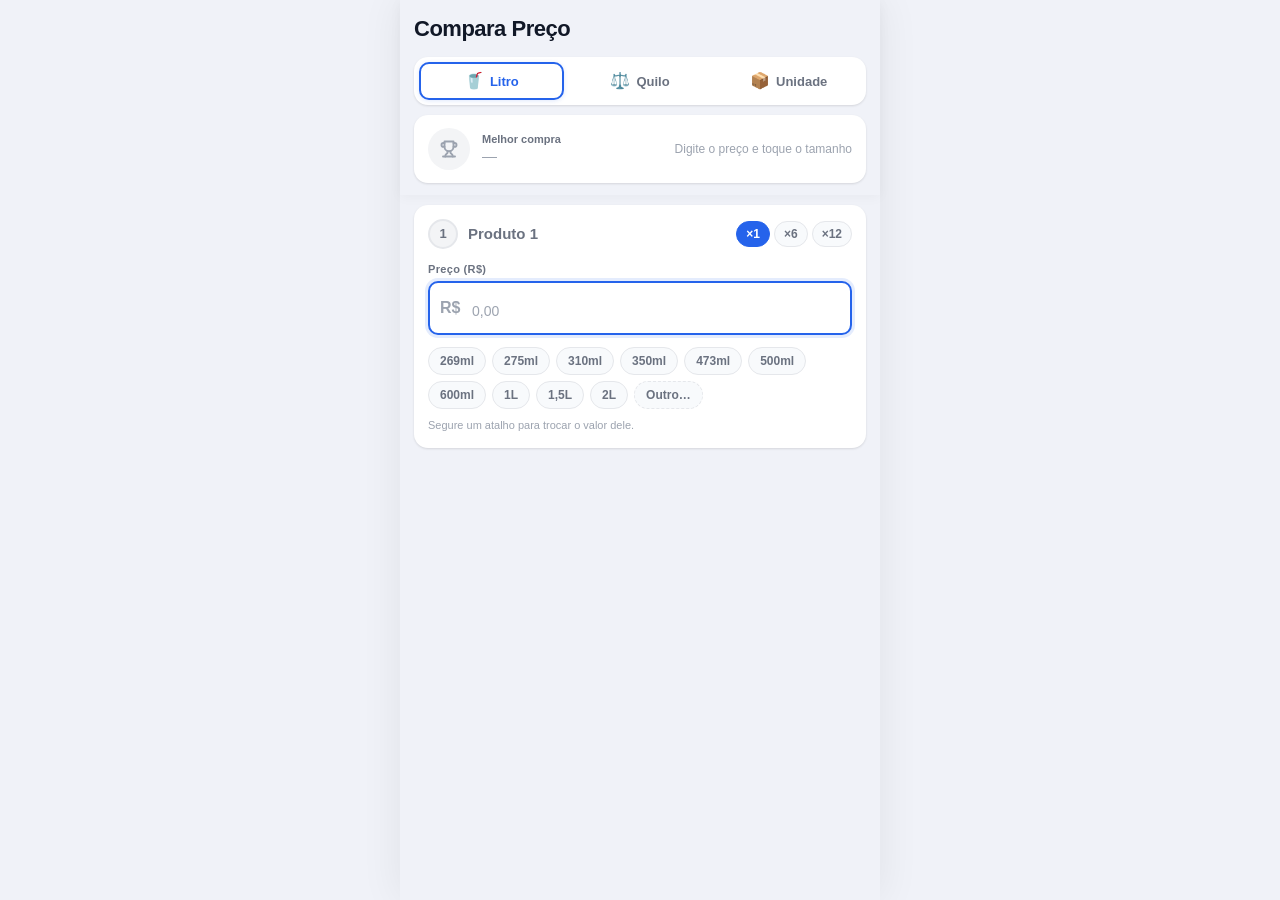
==== commit ccafb4b7: "Compara Preco 1.0.1 no site: sem o botao Apoiar fora do app (loja de mentira so em localhost), servi" ====
--- a/compara-preco/index.html
+++ b/compara-preco/index.html
@@ -2,7 +2,7 @@
 <html lang="pt-BR">
   <head>
     <meta charset="UTF-8" />
-    <meta name="viewport" content="width=device-width, initial-scale=1.0, maximum-scale=1.0, user-scalable=no, viewport-fit=cover" />
+    <meta name="viewport" content="width=device-width, initial-scale=1.0, viewport-fit=cover" />
     <title>Compara Preço</title>
 
     <link rel="manifest" href="./manifest.json" />
@@ -28,8 +28,8 @@
         });
       }
     </script>
-    <script type="module" crossorigin src="./assets/index-EWrLMGAq.js"></script>
-    <link rel="stylesheet" crossorigin href="./assets/index-B9fKYVb4.css">
+    <script type="module" crossorigin src="./assets/index-CvWK6ZJK.js"></script>
+    <link rel="stylesheet" crossorigin href="./assets/index-DJilbnXN.css">
   </head>
   <body>
     <div id="root"></div>
--- a/compara-preco/assets/index-DJilbnXN.css
+++ b/compara-preco/assets/index-DJilbnXN.css
@@ -0,0 +1 @@
+*,:before,:after{--tw-border-spacing-x: 0;--tw-border-spacing-y: 0;--tw-translate-x: 0;--tw-translate-y: 0;--tw-rotate: 0;--tw-skew-x: 0;--tw-skew-y: 0;--tw-scale-x: 1;--tw-scale-y: 1;--tw-pan-x: ;--tw-pan-y: ;--tw-pinch-zoom: ;--tw-scroll-snap-strictness: proximity;--tw-gradient-from-position: ;--tw-gradient-via-position: ;--tw-gradient-to-position: ;--tw-ordinal: ;--tw-slashed-zero: ;--tw-numeric-figure: ;--tw-numeric-spacing: ;--tw-numeric-fraction: ;--tw-ring-inset: ;--tw-ring-offset-width: 0px;--tw-ring-offset-color: #fff;--tw-ring-color: rgb(59 130 246 / .5);--tw-ring-offset-shadow: 0 0 #0000;--tw-ring-shadow: 0 0 #0000;--tw-shadow: 0 0 #0000;--tw-shadow-colored: 0 0 #0000;--tw-blur: ;--tw-brightness: ;--tw-contrast: ;--tw-grayscale: ;--tw-hue-rotate: ;--tw-invert: ;--tw-saturate: ;--tw-sepia: ;--tw-drop-shadow: ;--tw-backdrop-blur: ;--tw-backdrop-brightness: ;--tw-backdrop-contrast: ;--tw-backdrop-grayscale: ;--tw-backdrop-hue-rotate: ;--tw-backdrop-invert: ;--tw-backdrop-opacity: ;--tw-backdrop-saturate: ;--tw-backdrop-sepia: ;--tw-contain-size: ;--tw-contain-layout: ;--tw-contain-paint: ;--tw-contain-style: }::backdrop{--tw-border-spacing-x: 0;--tw-border-spacing-y: 0;--tw-translate-x: 0;--tw-translate-y: 0;--tw-rotate: 0;--tw-skew-x: 0;--tw-skew-y: 0;--tw-scale-x: 1;--tw-scale-y: 1;--tw-pan-x: ;--tw-pan-y: ;--tw-pinch-zoom: ;--tw-scroll-snap-strictness: proximity;--tw-gradient-from-position: ;--tw-gradient-via-position: ;--tw-gradient-to-position: ;--tw-ordinal: ;--tw-slashed-zero: ;--tw-numeric-figure: ;--tw-numeric-spacing: ;--tw-numeric-fraction: ;--tw-ring-inset: ;--tw-ring-offset-width: 0px;--tw-ring-offset-color: #fff;--tw-ring-color: rgb(59 130 246 / .5);--tw-ring-offset-shadow: 0 0 #0000;--tw-ring-shadow: 0 0 #0000;--tw-shadow: 0 0 #0000;--tw-shadow-colored: 0 0 #0000;--tw-blur: ;--tw-brightness: ;--tw-contrast: ;--tw-grayscale: ;--tw-hue-rotate: ;--tw-invert: ;--tw-saturate: ;--tw-sepia: ;--tw-drop-shadow: ;--tw-backdrop-blur: ;--tw-backdrop-brightness: ;--tw-backdrop-contrast: ;--tw-backdrop-grayscale: ;--tw-backdrop-hue-rotate: ;--tw-backdrop-invert: ;--tw-backdrop-opacity: ;--tw-backdrop-saturate: ;--tw-backdrop-sepia: ;--tw-contain-size: ;--tw-contain-layout: ;--tw-contain-paint: ;--tw-contain-style: }*,:before,:after{box-sizing:border-box;border-width:0;border-style:solid;border-color:#e5e7eb}:before,:after{--tw-content: ""}html,:host{line-height:1.5;-webkit-text-size-adjust:100%;-moz-tab-size:4;-o-tab-size:4;tab-size:4;font-family:ui-sans-serif,system-ui,sans-serif,"Apple Color Emoji","Segoe UI Emoji",Segoe UI Symbol,"Noto Color Emoji";font-feature-settings:normal;font-variation-settings:normal;-webkit-tap-highlight-color:transparent}body{margin:0;line-height:inherit}hr{height:0;color:inherit;border-top-width:1px}abbr:where([title]){-webkit-text-decoration:underline dotted;text-decoration:underline dotted}h1,h2,h3,h4,h5,h6{font-size:inherit;font-weight:inherit}a{color:inherit;text-decoration:inherit}b,strong{font-weight:bolder}code,kbd,samp,pre{font-family:ui-monospace,SFMono-Regular,Menlo,Monaco,Consolas,Liberation Mono,Courier New,monospace;font-feature-settings:normal;font-variation-settings:normal;font-size:1em}small{font-size:80%}sub,sup{font-size:75%;line-height:0;position:relative;vertical-align:baseline}sub{bottom:-.25em}sup{top:-.5em}table{text-indent:0;border-color:inherit;border-collapse:collapse}button,input,optgroup,select,textarea{font-family:inherit;font-feature-settings:inherit;font-variation-settings:inherit;font-size:100%;font-weight:inherit;line-height:inherit;letter-spacing:inherit;color:inherit;margin:0;padding:0}button,select{text-transform:none}button,input:where([type=button]),input:where([type=reset]),input:where([type=submit]){-webkit-appearance:button;background-color:transparent;background-image:none}:-moz-focusring{outline:auto}:-moz-ui-invalid{box-shadow:none}progress{vertical-align:baseline}::-webkit-inner-spin-button,::-webkit-outer-spin-button{height:auto}[type=search]{-webkit-appearance:textfield;outline-offset:-2px}::-webkit-search-decoration{-webkit-appearance:none}::-webkit-file-upload-button{-webkit-appearance:button;font:inherit}summary{display:list-item}blockquote,dl,dd,h1,h2,h3,h4,h5,h6,hr,figure,p,pre{margin:0}fieldset{margin:0;padding:0}legend{padding:0}ol,ul,menu{list-style:none;margin:0;padding:0}dialog{padding:0}textarea{resize:vertical}input::-moz-placeholder,textarea::-moz-placeholder{opacity:1;color:#9ca3af}input::placeholder,textarea::placeholder{opacity:1;color:#9ca3af}button,[role=button]{cursor:pointer}:disabled{cursor:default}img,svg,video,canvas,audio,iframe,embed,object{display:block;vertical-align:middle}img,video{max-width:100%;height:auto}[hidden]:where(:not([hidden=until-found])){display:none}.sr-only{position:absolute;width:1px;height:1px;padding:0;margin:-1px;overflow:hidden;clip:rect(0,0,0,0);white-space:nowrap;border-width:0}.blur{--tw-blur: blur(8px);filter:var(--tw-blur) var(--tw-brightness) var(--tw-contrast) var(--tw-grayscale) var(--tw-hue-rotate) var(--tw-invert) var(--tw-saturate) var(--tw-sepia) var(--tw-drop-shadow)}.filter{filter:var(--tw-blur) var(--tw-brightness) var(--tw-contrast) var(--tw-grayscale) var(--tw-hue-rotate) var(--tw-invert) var(--tw-saturate) var(--tw-sepia) var(--tw-drop-shadow)}:root{--primary: #2563eb;--primary-light: #eff6ff;--green: #16a34a;--green-light: #f0fdf4;--green-mid: #dcfce7;--gold: #d97706;--gold-light: #fef3c7;--silver: #6b7280;--silver-light: #f3f4f6;--bronze: #b45309;--bronze-light: #fef3c7;--danger: #dc2626;--bg: #f0f2f8;--surface: #ffffff;--surface-2: #f8fafc;--border: #e5e7eb;--border-light: #f3f4f6;--text-primary: #111827;--text-secondary: #6b7280;--text-muted: #9ca3af;--radius: 14px;--radius-sm: 10px;--shadow: 0 1px 3px rgba(0,0,0,.07), 0 1px 2px rgba(0,0,0,.05);--shadow-md: 0 4px 16px rgba(0,0,0,.08)}*{-webkit-tap-highlight-color:transparent;box-sizing:border-box}html,body{margin:0;padding:0;background:var(--bg);font-family:-apple-system,BlinkMacSystemFont,Segoe UI,Roboto,sans-serif;-webkit-font-smoothing:antialiased;color:var(--text-primary);overscroll-behavior:none}html{scroll-padding-top:calc(var(--altura-topo, 0px) + 8px)}#root{min-height:100dvh;display:flex;flex-direction:column}.app-container{display:flex;flex-direction:column;min-height:100dvh;max-width:480px;margin:0 auto;width:100%}.sticky-top{position:sticky;top:0;z-index:100;background:var(--bg);padding:calc(12px + env(safe-area-inset-top,0px)) 14px 0;display:flex;flex-direction:column;gap:10px}.app-bar{display:flex;align-items:center;justify-content:space-between;padding-bottom:2px}.app-title{font-size:22px;font-weight:800;color:var(--text-primary);letter-spacing:-.5px;margin:0}.reset-btn{display:flex;align-items:center;gap:5px;padding:6px 10px;border:1.5px solid var(--border);border-radius:20px;background:var(--surface);font-size:13px;font-weight:600;color:var(--text-secondary);cursor:pointer;transition:all .12s}.reset-btn:active{background:var(--border-light);color:var(--danger);border-color:var(--danger)}.tabs-wrap{background:var(--surface);border-radius:var(--radius);box-shadow:var(--shadow);overflow:hidden}.category-tabs{display:grid;grid-template-columns:repeat(3,1fr);padding:5px;gap:4px}.category-tab{display:flex;flex-direction:row;align-items:center;justify-content:center;gap:6px;padding:9px 6px;border:2px solid transparent;background:transparent;border-radius:var(--radius-sm);cursor:pointer;transition:all .15s;font-weight:600;color:var(--text-secondary)}.tab-icon{font-size:16px;line-height:1}.tab-label{font-size:13px;line-height:1}.category-tab.active{background:var(--surface);border-color:var(--primary);color:var(--primary);box-shadow:0 1px 4px #2563eb26}.category-tab:active{transform:scale(.97)}.best-buy-card{background:var(--surface);border-radius:var(--radius);padding:13px 14px;box-shadow:var(--shadow);display:flex;align-items:center;gap:12px;margin-bottom:2px}.best-buy-icon{width:42px;height:42px;border-radius:50%;background:var(--green);display:flex;align-items:center;justify-content:center;color:#fff;flex-shrink:0;transition:background .25s,opacity .25s}.best-buy-icon-empty{background:var(--silver-light);color:var(--text-muted)}.best-buy-text{display:flex;flex-direction:column;gap:2px;flex:1;min-width:0}.best-buy-label{font-size:11px;font-weight:600;color:var(--text-secondary);line-height:1}.best-buy-name{font-size:16px;font-weight:800;color:var(--text-primary);line-height:1.2;white-space:nowrap;overflow:hidden;text-overflow:ellipsis;transition:color .2s}.best-buy-name-empty{color:var(--text-muted);font-weight:500;font-size:15px}.best-buy-hint{font-size:12px;font-weight:500;color:var(--text-muted);text-align:right;display:block}.best-buy-values{text-align:right;flex-shrink:0}.best-buy-price-row{display:flex;align-items:baseline;gap:3px;justify-content:flex-end}.best-buy-price{font-size:18px;font-weight:800;color:var(--green);line-height:1.1}.best-buy-unit{font-size:11px;font-weight:600;color:var(--text-secondary)}.best-buy-savings{display:flex;align-items:center;gap:3px;justify-content:flex-end;font-size:11px;font-weight:700;color:var(--green);margin-top:2px}.main-content{flex:1;padding:10px 14px calc(32px + env(safe-area-inset-bottom,0px));display:flex;flex-direction:column;gap:10px}.ranking-card{background:var(--surface);border-radius:var(--radius);box-shadow:var(--shadow);overflow:hidden}.ranking-header{display:flex;align-items:center;justify-content:space-between;padding:11px 14px 10px;border-bottom:1px solid var(--border-light)}.ranking-label{font-size:11px;font-weight:800;letter-spacing:.08em;color:var(--text-secondary)}.ranking-diff-badge{font-size:11px;font-weight:700;color:var(--green);background:var(--green-mid);padding:3px 8px;border-radius:20px}.product-list{display:flex;flex-direction:column}.product-item{padding:11px 14px;border-bottom:1px solid var(--border-light)}.product-item:last-child{border-bottom:none}.product-item.winner{background:var(--green-light)}.product-row{display:flex;align-items:center;gap:10px}.medal{width:34px;height:34px;border-radius:50%;display:flex;align-items:center;justify-content:center;flex-shrink:0;font-size:13px;font-weight:800}.medal-gold{background:var(--gold-light);color:var(--gold);border:2px solid #fde68a}.medal-silver{background:var(--silver-light);color:var(--silver);border:2px solid #d1d5db}.medal-bronze{background:#fef3c7;color:var(--bronze);border:2px solid #fde68a}.medal-default{background:var(--surface-2);color:var(--text-muted);border:2px solid var(--border)}.product-info{flex:1;display:flex;flex-direction:column;gap:2px;min-width:0}.product-name{font-size:14px;font-weight:700;color:var(--text-primary);line-height:1.2}.product-sub{font-size:12px;color:var(--text-secondary);font-weight:500}.product-right{display:flex;flex-direction:column;align-items:flex-end;gap:2px;flex-shrink:0}.product-unit-price{font-size:15px;font-weight:800;color:var(--text-primary);white-space:nowrap}.product-unit-label{font-size:11px;font-weight:600;color:var(--text-secondary)}.product-unit-price.winner-price{color:var(--green)}.product-unit-price.winner-price .product-unit-label{color:var(--green);opacity:.75}.diff-badge{font-size:12px;font-weight:700;color:var(--danger)}.remove-btn{width:28px;height:28px;display:flex;align-items:center;justify-content:center;background:transparent;border:none;border-radius:6px;color:var(--text-muted);cursor:pointer;flex-shrink:0;padding:0;transition:all .12s}.remove-btn:active{background:#fee2e2;color:var(--danger)}.input-card{background:var(--surface);border-radius:var(--radius);padding:14px;box-shadow:var(--shadow);display:flex;flex-direction:column;gap:12px}.input-card-header{display:flex;align-items:center;gap:10px}.input-card-num{width:30px;height:30px;border-radius:50%;background:var(--silver-light);color:var(--text-secondary);font-size:13px;font-weight:800;display:flex;align-items:center;justify-content:center;flex-shrink:0;border:2px solid var(--border)}.input-card-title{font-size:15px;font-weight:700;color:var(--text-secondary)}.input-row{display:grid;grid-template-columns:1fr 1fr;gap:10px}.input-group{display:flex;flex-direction:column;gap:4px}.input-label{font-size:11px;font-weight:600;color:var(--text-secondary);letter-spacing:.03em}.input-field{height:48px;height:max(48px,calc(1lh + 4px));border:2px solid var(--border);border-radius:var(--radius-sm);padding:0 12px;font-size:20px;font-weight:700;color:var(--text-primary);background:var(--surface-2);outline:none;transition:border-color .15s,box-shadow .15s;width:100%;-moz-appearance:textfield}.input-field::-webkit-outer-spin-button,.input-field::-webkit-inner-spin-button{-webkit-appearance:none}.input-field::-moz-placeholder{color:var(--text-muted);font-weight:400;font-size:14px}.input-field::placeholder{color:var(--text-muted);font-weight:400;font-size:14px}.input-field:focus{border-color:var(--primary);box-shadow:0 0 0 3px #2563eb1f;background:#fff}.shortcuts{display:flex;flex-wrap:wrap;gap:6px}.shortcut-btn{padding:7px 11px;border:1.5px solid var(--border);border-radius:20px;background:var(--surface-2);font-size:12px;font-weight:600;color:var(--text-secondary);cursor:pointer;transition:all .12s;white-space:nowrap;line-height:1}.shortcut-btn.selected{background:var(--primary);border-color:var(--primary);color:#fff}.shortcut-btn:not(.selected):active{background:var(--primary-light);border-color:var(--primary);color:var(--primary);transform:scale(.96)}.add-btn{display:flex;align-items:center;justify-content:center;gap:8px;height:50px;border:none;border-radius:var(--radius-sm);font-size:15px;font-weight:700;cursor:pointer;transition:all .15s;letter-spacing:.01em}.add-btn.active{background:var(--primary);color:#fff;box-shadow:0 4px 12px #2563eb4d}.add-btn.active:active{transform:scale(.98);box-shadow:0 2px 6px #2563eb33}.add-btn.disabled{background:var(--border-light);color:var(--text-muted);cursor:not-allowed}@media (min-width: 480px){.app-container{box-shadow:0 0 40px #00000012;min-height:100dvh}.sticky-top{box-shadow:0 2px 12px #0000000a;padding-bottom:10px}}.preco-wrap{position:relative;display:flex;align-items:center}.preco-prefixo{position:absolute;left:12px;font-size:16px;font-weight:700;color:var(--text-muted);pointer-events:none}.preco-field{padding-left:42px;font-size:24px;height:54px;height:max(54px,calc(1lh + 4px))}.input-card-header .input-card-title{flex:1}.multiplicadores{display:flex;gap:4px}.mult-btn{padding:6px 9px;font-size:12px}.shortcut-btn{-moz-user-select:none;user-select:none;-webkit-user-select:none;-webkit-touch-callout:none;touch-action:manipulation}.dica{margin:-4px 0 0;font-size:11px;color:var(--text-muted)}.linha-preco{display:flex;gap:8px}.linha-preco .input-group{min-width:0}.grupo-preco{flex:1 1 0}.linha-preco.dividida .grupo-preco{flex:45 1 0}.grupo-tamanho{flex:55 1 0}.linha-preco .input-label{line-height:16px}.rotulo-linha{display:flex;align-items:center;justify-content:space-between;gap:6px}.linha-preco.dividida .preco-field{font-size:22px;padding-left:38px}.linha-preco.dividida .preco-prefixo{left:10px;font-size:15px}.linha-preco .campo-qtd .input-field{height:50px;height:max(50px,1lh);padding:0 10px}.linha-preco .unidade-btn{width:44px}.chip-outro{border-style:dashed}.chip-outro.selected{border-style:solid}.campo-qtd{display:flex;flex:1;min-width:0;border:2px solid var(--border);border-radius:var(--radius-sm);overflow:hidden;transition:border-color .15s,box-shadow .15s}.campo-qtd:focus-within{border-color:var(--primary);box-shadow:0 0 0 3px #2563eb1f}.campo-qtd .input-field{height:44px;height:max(44px,1lh);border:none;border-radius:0;box-shadow:none}.unidade-btn{flex-shrink:0;width:52px;border:none;border-left:2px solid var(--border);background:var(--primary-light);color:var(--primary);font-size:14px;font-weight:800;cursor:pointer}.leitura{font-size:12px;line-height:16px;font-weight:700;color:var(--primary);white-space:nowrap;overflow:hidden;text-overflow:ellipsis}.product-name{display:inline-flex;align-items:center;gap:4px;background:none;border:none;padding:0;text-align:left;cursor:pointer;font-family:inherit}.nome-lapis{color:var(--text-muted);opacity:.7}.nome-input{font-size:14px;font-weight:700;color:var(--text-primary);border:none;border-bottom:2px solid var(--primary);background:transparent;outline:none;padding:0;width:100%;font-family:inherit}.dialogo-fundo{position:fixed;top:0;right:0;bottom:0;left:0;z-index:200;background:#00000073;display:flex;align-items:center;justify-content:center;padding:20px}.dialogo{background:var(--surface);border-radius:var(--radius);padding:18px 16px 14px;width:100%;max-width:340px;display:flex;flex-direction:column;gap:12px;box-shadow:var(--shadow-md)}.dialogo-titulo{margin:0;font-size:17px;font-weight:800}.dialogo-texto,.dialogo-leitura{margin:0;font-size:14px;color:var(--text-secondary)}.dialogo-leitura{font-weight:700}.dialogo-acoes{display:flex;justify-content:flex-end;gap:8px}.dialogo-btn{padding:10px 16px;border-radius:var(--radius-sm);border:1.5px solid var(--border);background:var(--surface);color:var(--text-primary);font-size:14px;font-weight:700;cursor:pointer}.dialogo-btn.primario{background:var(--primary);border-color:var(--primary);color:#fff}.dialogo-btn:disabled{opacity:.45;cursor:not-allowed}.apoio{display:flex;flex-direction:column;align-items:center;gap:6px;padding:18px 0 4px;font-size:12px;color:var(--text-muted)}.apoio-btn{display:inline-flex;align-items:center;gap:6px;padding:9px 16px;border-radius:20px;border:1.5px solid var(--border);background:var(--surface);color:var(--text-secondary);font-size:13px;font-weight:700;cursor:pointer}.apoio-btn:disabled{opacity:.6}.apoio-obrigado{flex-direction:row;justify-content:center;gap:6px;font-weight:600;color:var(--green)}.apoio-aviso{color:var(--danger);font-weight:600}:root.escuro{--primary: #60a5fa;--primary-light: #1e3a5f;--green: #4ade80;--green-light: #14321f;--green-mid: #1f4d2e;--gold: #fbbf24;--gold-light: #3b2f0b;--silver: #cbd5e1;--silver-light: #334155;--bronze: #f59e0b;--bronze-light: #3b2f0b;--danger: #f87171;--bg: #0f172a;--surface: #1e293b;--surface-2: #273449;--border: #334155;--border-light: #2b3950;--text-primary: #f1f5f9;--text-secondary: #cbd5e1;--text-muted: #94a3b8;--shadow: 0 1px 3px rgba(0,0,0,.4);--shadow-md: 0 4px 16px rgba(0,0,0,.5)}.escuro .input-field:focus{background:var(--surface-2)}.escuro .medal-gold{border-color:#92400e}.escuro .medal-silver{border-color:#475569}.escuro .medal-bronze{background:var(--bronze-light);border-color:#92400e}.escuro .remove-btn:active{background:#7f1d1d}.escuro .dialogo-btn.primario{color:#0f172a}.escuro .category-tab.active{box-shadow:none}.escuro .add-btn.active{color:#0f172a;box-shadow:none}.escuro .shortcut-btn.selected{color:#0f172a}html,body,button{touch-action:manipulation}.sr-only{position:absolute;width:1px;height:1px;padding:0;margin:-1px;overflow:hidden;clip:rect(0,0,0,0);white-space:nowrap;border:0}.dialogo:focus{outline:none}.shortcut-btn,.remove-btn,.product-name,.reset-btn,.apoio-btn{position:relative}.shortcut-btn:after,.remove-btn:after,.product-name:after,.reset-btn:after,.apoio-btn:after{content:"";position:absolute}.shortcut-btn:after{top:-3px;right:-3px;bottom:-3px;left:-3px}.mult-btn:after{top:-8px;right:-2px;bottom:-8px;left:-2px}.remove-btn:after{top:-8px;right:-8px;bottom:-8px;left:-8px}.product-name:after{top:-8px;right:-6px;bottom:-8px;left:-6px}.reset-btn:after{top:-8px;right:-8px;bottom:-8px;left:-8px}.apoio-btn:after{top:-6px;right:-8px;bottom:-6px;left:-8px}
